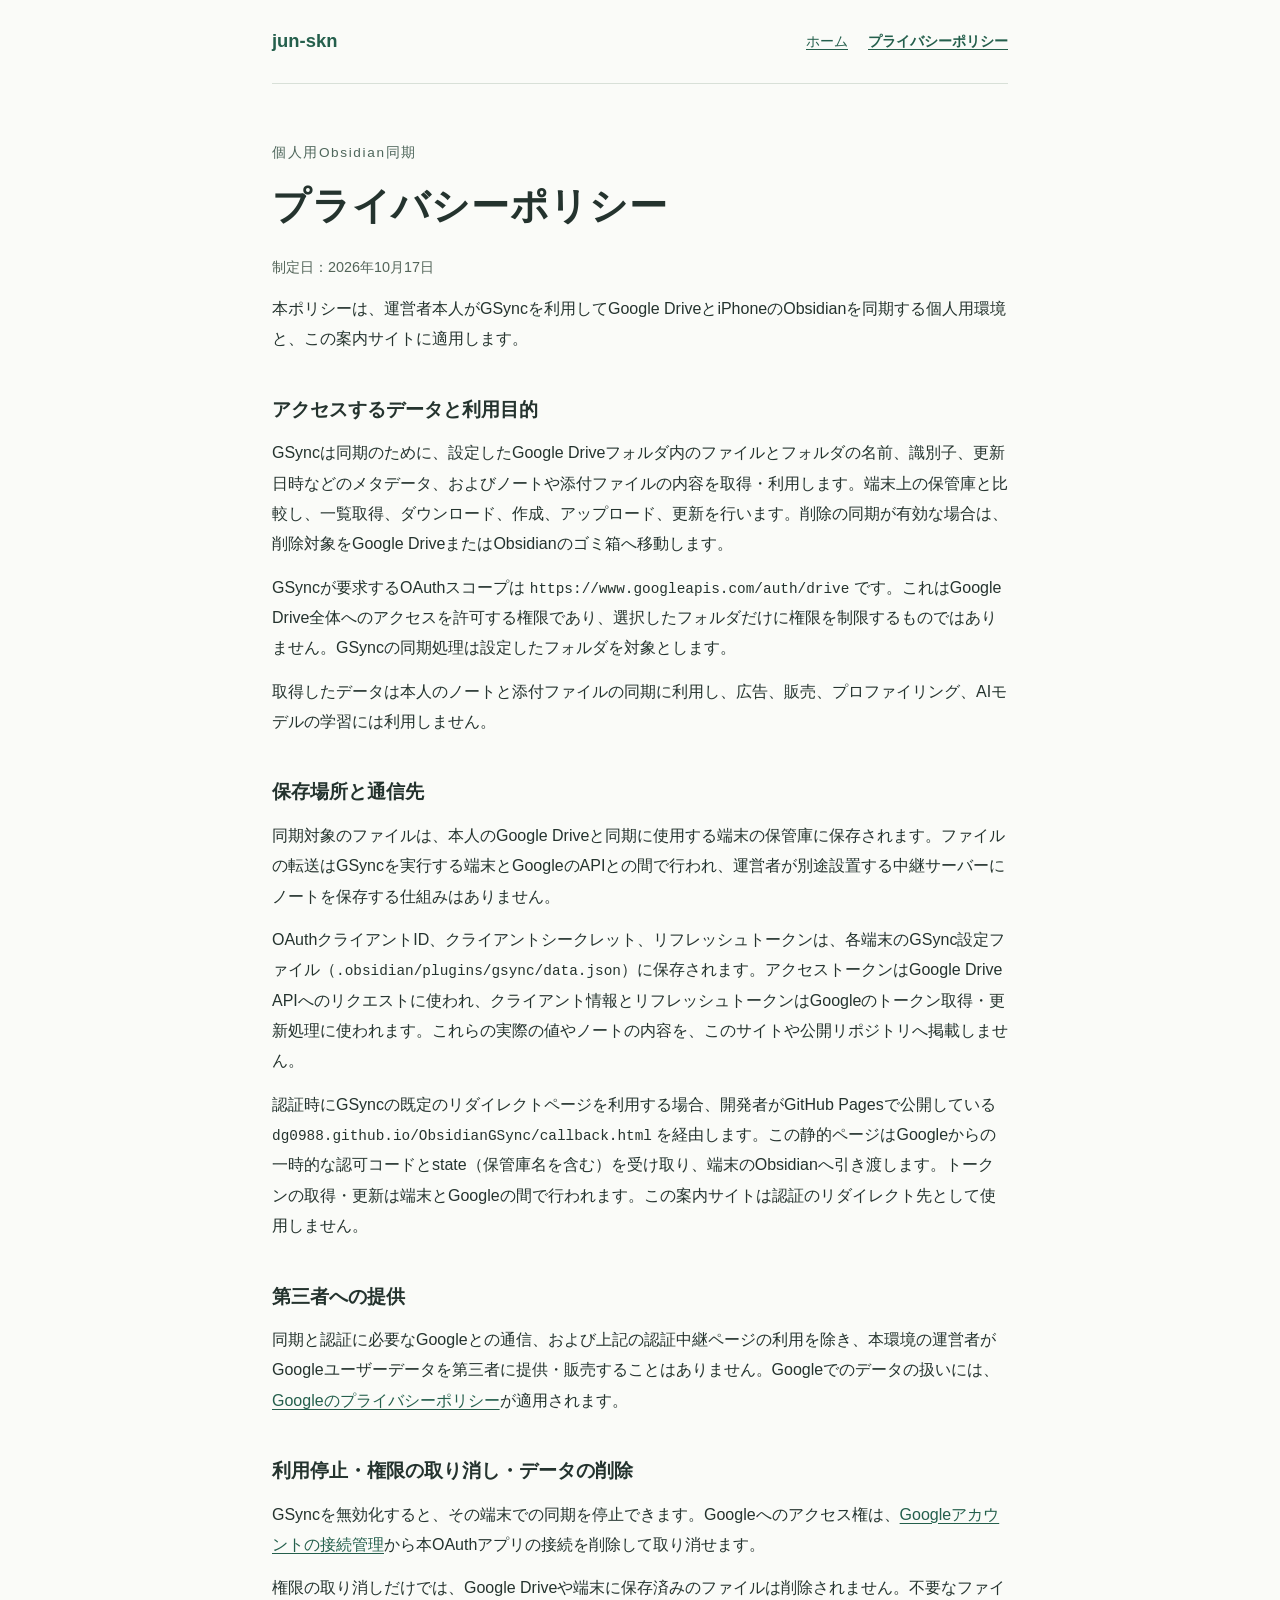
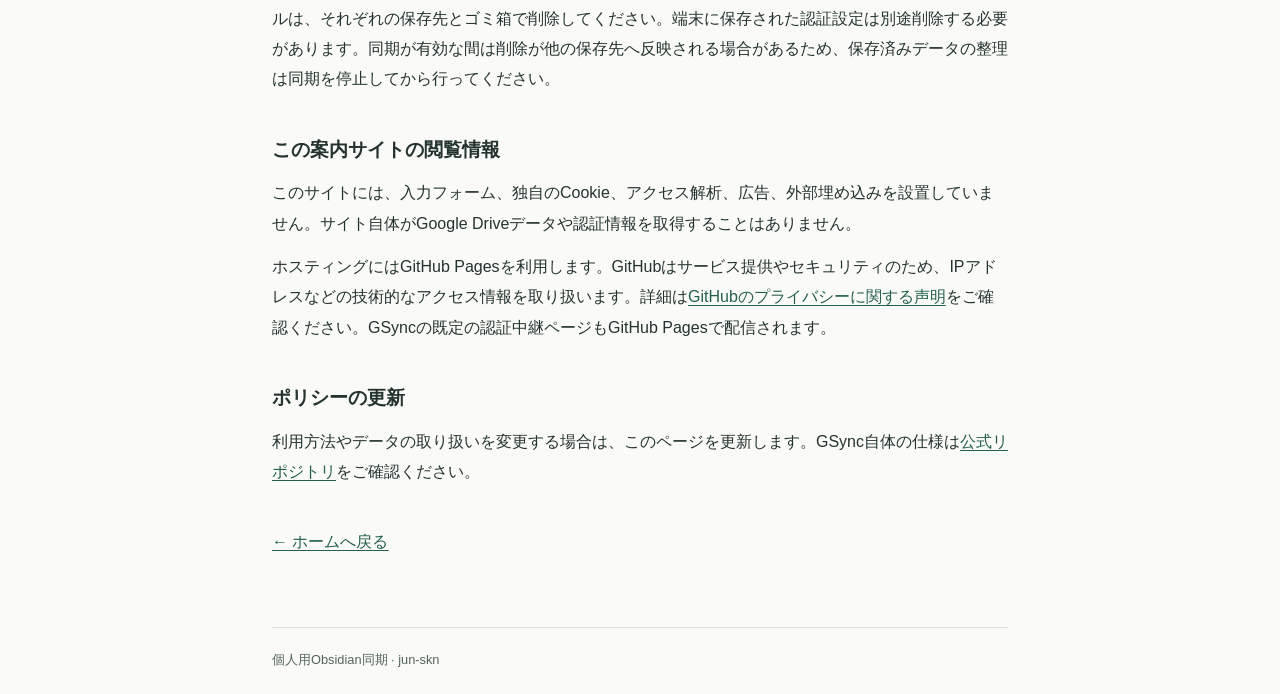
==== privacy.html @ e0779e71 "個人用Obsidian同期の案内とプライバシーポリシーを追加" ====
<!doctype html>
<html lang="ja">
<head>
  <meta charset="utf-8">
  <meta name="viewport" content="width=device-width, initial-scale=1">
  <meta name="description" content="個人用Obsidian同期環境におけるGoogle Driveデータと認証情報の取り扱いについて。">
  <title>プライバシーポリシー | 個人用Obsidian同期</title>
  <link rel="stylesheet" href="style.css">
</head>
<body>
  <header class="site-header">
    <a class="site-name" href="index.html">jun-skn</a>
    <nav aria-label="メインナビゲーション">
      <a href="index.html">ホーム</a>
      <a href="privacy.html" aria-current="page">プライバシーポリシー</a>
    </nav>
  </header>
  <main>
    <p class="eyebrow">個人用Obsidian同期</p>
    <h1>プライバシーポリシー</h1>
    <p class="updated">制定日：2026年10月17日</p>
    <p>本ポリシーは、運営者本人がGSyncを利用してGoogle DriveとiPhoneのObsidianを同期する個人用環境と、この案内サイトに適用します。</p>
    <section aria-labelledby="data">
      <h2 id="data">アクセスするデータと利用目的</h2>
      <p>GSyncは同期のために、設定したGoogle Driveフォルダ内のファイルとフォルダの名前、識別子、更新日時などのメタデータ、およびノートや添付ファイルの内容を取得・利用します。端末上の保管庫と比較し、一覧取得、ダウンロード、作成、アップロード、更新を行います。削除の同期が有効な場合は、削除対象をGoogle DriveまたはObsidianのゴミ箱へ移動します。</p>
      <p>GSyncが要求するOAuthスコープは <code>https://www.googleapis.com/auth/drive</code> です。これはGoogle Drive全体へのアクセスを許可する権限であり、選択したフォルダだけに権限を制限するものではありません。GSyncの同期処理は設定したフォルダを対象とします。</p>
      <p>取得したデータは本人のノートと添付ファイルの同期に利用し、広告、販売、プロファイリング、AIモデルの学習には利用しません。</p>
    </section>
    <section aria-labelledby="storage">
      <h2 id="storage">保存場所と通信先</h2>
      <p>同期対象のファイルは、本人のGoogle Driveと同期に使用する端末の保管庫に保存されます。ファイルの転送はGSyncを実行する端末とGoogleのAPIとの間で行われ、運営者が別途設置する中継サーバーにノートを保存する仕組みはありません。</p>
      <p>OAuthクライアントID、クライアントシークレット、リフレッシュトークンは、各端末のGSync設定ファイル（<code>.obsidian/plugins/gsync/data.json</code>）に保存されます。アクセストークンはGoogle Drive APIへのリクエストに使われ、クライアント情報とリフレッシュトークンはGoogleのトークン取得・更新処理に使われます。これらの実際の値やノートの内容を、このサイトや公開リポジトリへ掲載しません。</p>
      <p>認証時にGSyncの既定のリダイレクトページを利用する場合、開発者がGitHub Pagesで公開している <code>dg0988.github.io/ObsidianGSync/callback.html</code> を経由します。この静的ページはGoogleからの一時的な認可コードとstate（保管庫名を含む）を受け取り、端末のObsidianへ引き渡します。トークンの取得・更新は端末とGoogleの間で行われます。この案内サイトは認証のリダイレクト先として使用しません。</p>
    </section>
    <section aria-labelledby="sharing">
      <h2 id="sharing">第三者への提供</h2>
      <p>同期と認証に必要なGoogleとの通信、および上記の認証中継ページの利用を除き、本環境の運営者がGoogleユーザーデータを第三者に提供・販売することはありません。Googleでのデータの扱いには、<a href="https://policies.google.com/privacy?hl=ja">Googleのプライバシーポリシー</a>が適用されます。</p>
    </section>
    <section aria-labelledby="deletion">
      <h2 id="deletion">利用停止・権限の取り消し・データの削除</h2>
      <p>GSyncを無効化すると、その端末での同期を停止できます。Googleへのアクセス権は、<a href="https://myaccount.google.com/connections">Googleアカウントの接続管理</a>から本OAuthアプリの接続を削除して取り消せます。</p>
      <p>権限の取り消しだけでは、Google Driveや端末に保存済みのファイルは削除されません。不要なファイルは、それぞれの保存先とゴミ箱で削除してください。端末に保存された認証設定は別途削除する必要があります。同期が有効な間は削除が他の保存先へ反映される場合があるため、保存済みデータの整理は同期を停止してから行ってください。</p>
    </section>
    <section aria-labelledby="website">
      <h2 id="website">この案内サイトの閲覧情報</h2>
      <p>このサイトには、入力フォーム、独自のCookie、アクセス解析、広告、外部埋め込みを設置していません。サイト自体がGoogle Driveデータや認証情報を取得することはありません。</p>
      <p>ホスティングにはGitHub Pagesを利用します。GitHubはサービス提供やセキュリティのため、IPアドレスなどの技術的なアクセス情報を取り扱います。詳細は<a href="https://docs.github.com/en/site-policy/privacy-policies/github-general-privacy-statement">GitHubのプライバシーに関する声明</a>をご確認ください。GSyncの既定の認証中継ページもGitHub Pagesで配信されます。</p>
    </section>
    <section aria-labelledby="changes">
      <h2 id="changes">ポリシーの更新</h2>
      <p>利用方法やデータの取り扱いを変更する場合は、このページを更新します。GSync自体の仕様は<a href="https://github.com/dg0988/ObsidianGSync">公式リポジトリ</a>をご確認ください。</p>
    </section>
    <p><a href="index.html">← ホームへ戻る</a></p>
  </main>
  <footer>個人用Obsidian同期 · jun-skn</footer>
</body>
</html>
---- style.css ----
:root {
  color-scheme: light;
  font-family: -apple-system, BlinkMacSystemFont, "Segoe UI", "Hiragino Kaku Gothic ProN", "Yu Gothic", Meiryo, sans-serif;
  color: #24332e;
  background: #fafbf8;
  line-height: 1.9;
}
* { box-sizing: border-box; }
body { margin: 0; }
a { color: #245f4c; text-underline-offset: .2em; }
a:hover { text-decoration-thickness: .15em; }
.site-header, main, footer { width: min(100% - 2.5rem, 46rem); margin-inline: auto; }
.site-header { display: flex; flex-wrap: wrap; gap: 1rem 2rem; align-items: center; justify-content: space-between; padding-block: 1.5rem; border-bottom: 1px solid #d8e0d8; }
.site-name { font-weight: 700; text-decoration: none; font-size: 1.15rem; }
nav { display: flex; flex-wrap: wrap; gap: .5rem 1.25rem; font-size: .9rem; }
nav a[aria-current="page"] { font-weight: 700; }
main { padding-block: 3.5rem; }
.eyebrow { color: #4e665b; font-size: .85rem; letter-spacing: .12em; margin: 0 0 .7rem; }
h1 { font-size: clamp(1.7rem, 5vw, 2.4rem); line-height: 1.5; margin: 0 0 1.2rem; letter-spacing: .02em; }
.lead { font-size: 1.15rem; }
h2 { font-size: 1.2rem; line-height: 1.6; margin: 0 0 .8rem; }
section { margin-block: 2.5rem; }
p { margin-block: .8rem; overflow-wrap: anywhere; }
.updated { color: #526458; font-size: .9rem; }
.policy-link { display: inline-block; font-weight: 700; }
code { font-family: ui-monospace, monospace; font-size: .9em; overflow-wrap: anywhere; }
footer { padding-block: 1.3rem; border-top: 1px solid #d8e0d8; font-size: .8rem; color: #526458; }
@media (max-width: 480px) {
  main { padding-block: 2.5rem; }
  .site-header { align-items: flex-start; flex-direction: column; gap: .6rem; }
}
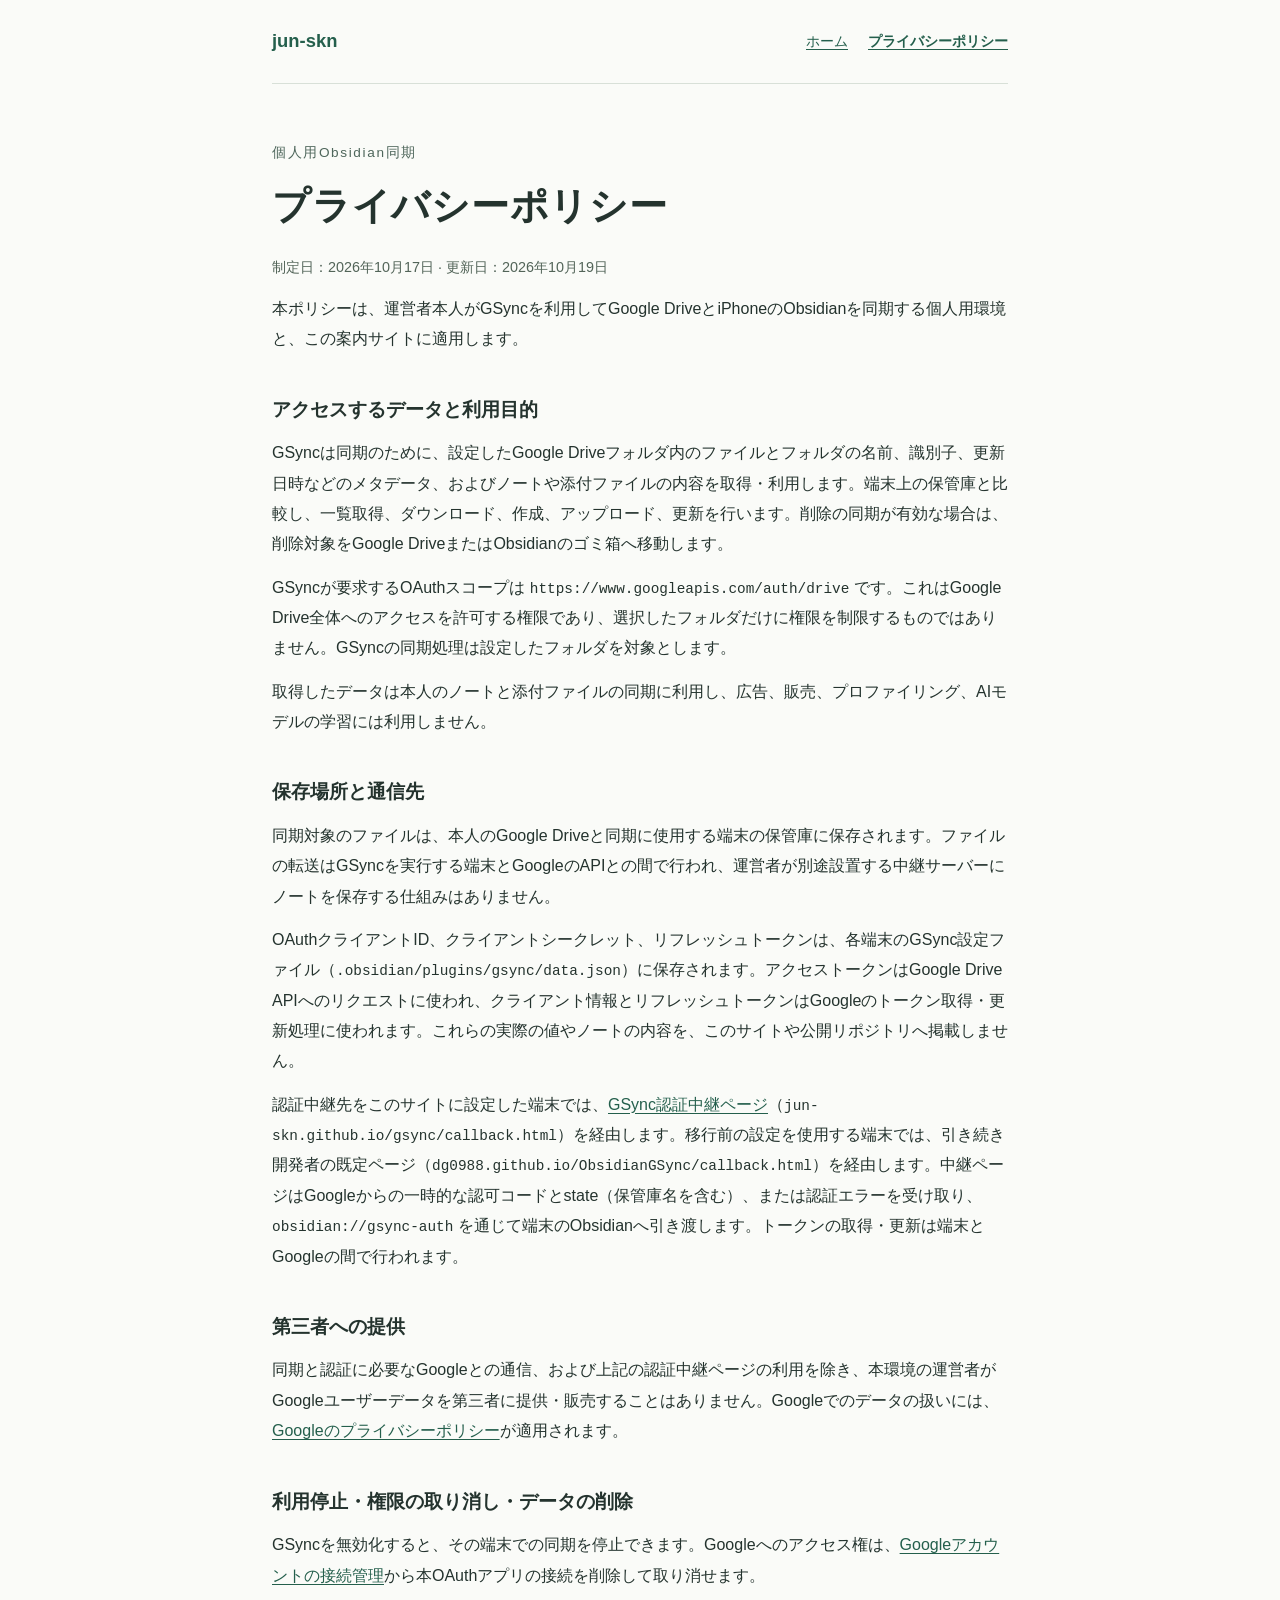
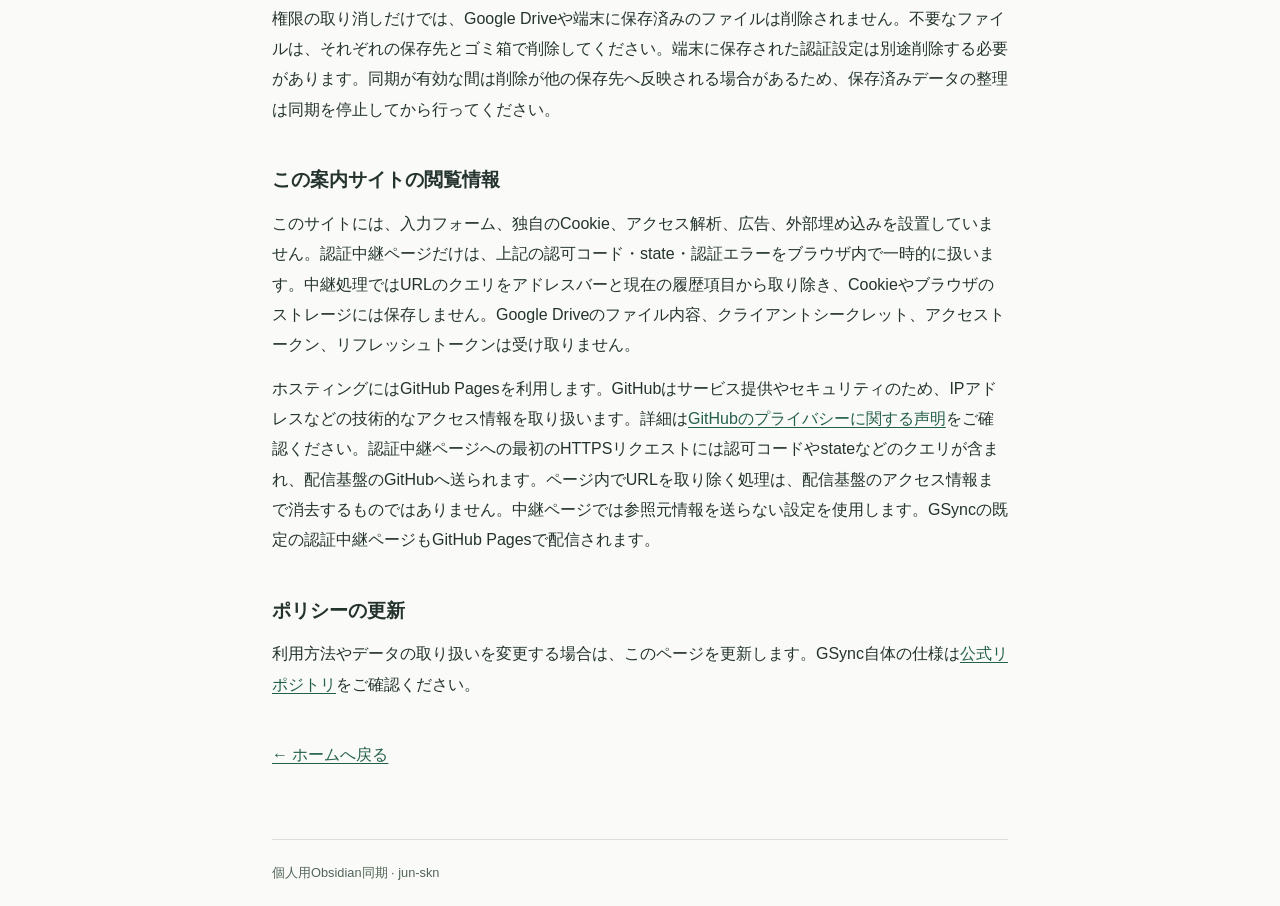
==== commit d4078264: "GSyncの認証中継ページと段階的な移行手順を追加" ====
--- a/privacy.html
+++ b/privacy.html
@@ -18,7 +18,7 @@
   <main>
     <p class="eyebrow">個人用Obsidian同期</p>
     <h1>プライバシーポリシー</h1>
-    <p class="updated">制定日：2026年10月17日</p>
+    <p class="updated">制定日：2026年10月17日 · 更新日：2026年10月19日</p>
     <p>本ポリシーは、運営者本人がGSyncを利用してGoogle DriveとiPhoneのObsidianを同期する個人用環境と、この案内サイトに適用します。</p>
     <section aria-labelledby="data">
       <h2 id="data">アクセスするデータと利用目的</h2>
@@ -30,7 +30,7 @@
       <h2 id="storage">保存場所と通信先</h2>
       <p>同期対象のファイルは、本人のGoogle Driveと同期に使用する端末の保管庫に保存されます。ファイルの転送はGSyncを実行する端末とGoogleのAPIとの間で行われ、運営者が別途設置する中継サーバーにノートを保存する仕組みはありません。</p>
       <p>OAuthクライアントID、クライアントシークレット、リフレッシュトークンは、各端末のGSync設定ファイル（<code>.obsidian/plugins/gsync/data.json</code>）に保存されます。アクセストークンはGoogle Drive APIへのリクエストに使われ、クライアント情報とリフレッシュトークンはGoogleのトークン取得・更新処理に使われます。これらの実際の値やノートの内容を、このサイトや公開リポジトリへ掲載しません。</p>
-      <p>認証時にGSyncの既定のリダイレクトページを利用する場合、開発者がGitHub Pagesで公開している <code>dg0988.github.io/ObsidianGSync/callback.html</code> を経由します。この静的ページはGoogleからの一時的な認可コードとstate（保管庫名を含む）を受け取り、端末のObsidianへ引き渡します。トークンの取得・更新は端末とGoogleの間で行われます。この案内サイトは認証のリダイレクト先として使用しません。</p>
+      <p>認証中継先をこのサイトに設定した端末では、<a href="gsync/callback.html">GSync認証中継ページ</a>（<code>jun-skn.github.io/gsync/callback.html</code>）を経由します。移行前の設定を使用する端末では、引き続き開発者の既定ページ（<code>dg0988.github.io/ObsidianGSync/callback.html</code>）を経由します。中継ページはGoogleからの一時的な認可コードとstate（保管庫名を含む）、または認証エラーを受け取り、<code>obsidian://gsync-auth</code> を通じて端末のObsidianへ引き渡します。トークンの取得・更新は端末とGoogleの間で行われます。</p>
     </section>
     <section aria-labelledby="sharing">
       <h2 id="sharing">第三者への提供</h2>
@@ -43,8 +43,8 @@
     </section>
     <section aria-labelledby="website">
       <h2 id="website">この案内サイトの閲覧情報</h2>
-      <p>このサイトには、入力フォーム、独自のCookie、アクセス解析、広告、外部埋め込みを設置していません。サイト自体がGoogle Driveデータや認証情報を取得することはありません。</p>
-      <p>ホスティングにはGitHub Pagesを利用します。GitHubはサービス提供やセキュリティのため、IPアドレスなどの技術的なアクセス情報を取り扱います。詳細は<a href="https://docs.github.com/en/site-policy/privacy-policies/github-general-privacy-statement">GitHubのプライバシーに関する声明</a>をご確認ください。GSyncの既定の認証中継ページもGitHub Pagesで配信されます。</p>
+      <p>このサイトには、入力フォーム、独自のCookie、アクセス解析、広告、外部埋め込みを設置していません。認証中継ページだけは、上記の認可コード・state・認証エラーをブラウザ内で一時的に扱います。中継処理ではURLのクエリをアドレスバーと現在の履歴項目から取り除き、Cookieやブラウザのストレージには保存しません。Google Driveのファイル内容、クライアントシークレット、アクセストークン、リフレッシュトークンは受け取りません。</p>
+      <p>ホスティングにはGitHub Pagesを利用します。GitHubはサービス提供やセキュリティのため、IPアドレスなどの技術的なアクセス情報を取り扱います。詳細は<a href="https://docs.github.com/en/site-policy/privacy-policies/github-general-privacy-statement">GitHubのプライバシーに関する声明</a>をご確認ください。認証中継ページへの最初のHTTPSリクエストには認可コードやstateなどのクエリが含まれ、配信基盤のGitHubへ送られます。ページ内でURLを取り除く処理は、配信基盤のアクセス情報まで消去するものではありません。中継ページでは参照元情報を送らない設定を使用します。GSyncの既定の認証中継ページもGitHub Pagesで配信されます。</p>
     </section>
     <section aria-labelledby="changes">
       <h2 id="changes">ポリシーの更新</h2>
